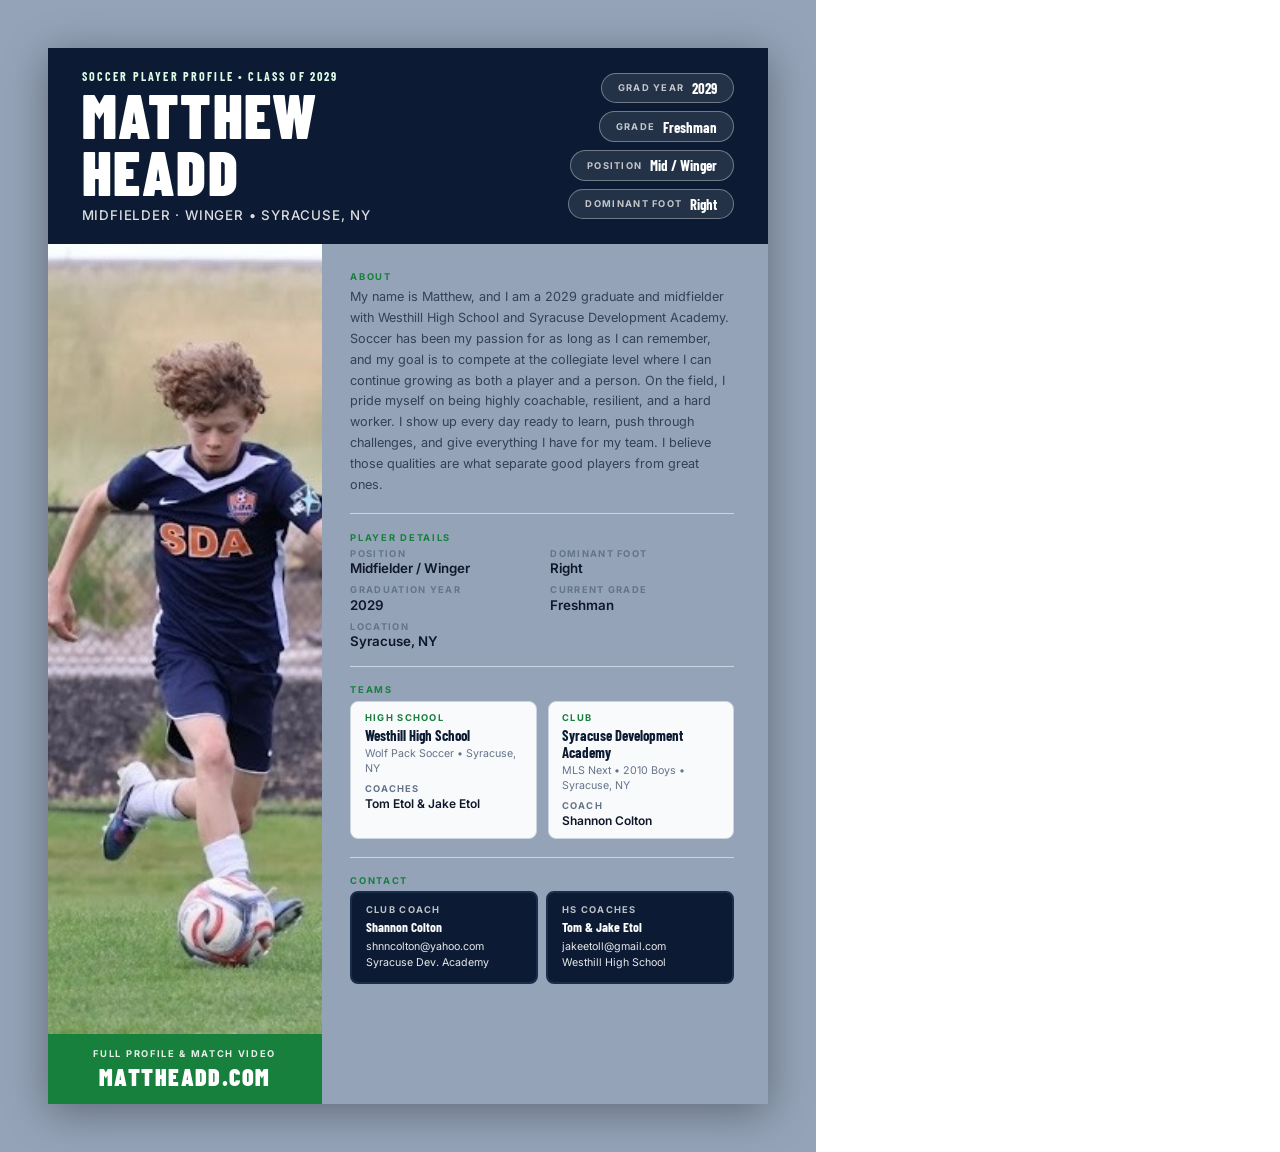
==== player.html @ c14ce46b "remove recruit language" ====
<!DOCTYPE html>
<html lang="en">
<head>
  <meta charset="UTF-8" />
  <meta name="viewport" content="width=device-width, initial-scale=1.0" />
  <title>Matthew Headd — Soccer Player Profile</title>
  <link rel="preconnect" href="https://fonts.googleapis.com" />
  <link rel="preconnect" href="https://fonts.gstatic.com" crossorigin />
  <link href="https://fonts.googleapis.com/css2?family=Inter:wght@400;500;600;700&family=Barlow+Condensed:wght@600;700;800;900&display=swap" rel="stylesheet" />
  <style>
    /* -----------------------------------------------------------------------
       Page setup — letter size, no browser margins
    ----------------------------------------------------------------------- */
    @page {
      size: letter portrait;
      margin: 0;
    }

    * { box-sizing: border-box; margin: 0; padding: 0; }

    :root {
      --navy:        #0C1B33;
      --navy-mid:    #1A2E4A;
      --green:       #16803C;
      --green-light: #DCFCE7;
      --white:       #FFFFFF;
      --gray-50:     #F9FAFB;
      --gray-100:    #F1F5F9;
      --gray-300:    #CBD5E1;
      --gray-500:    #64748B;
      --gray-700:    #334155;
      --gray-900:    #0F172A;

      --font-h: 'Barlow Condensed', sans-serif;
      --font-b: 'Inter', sans-serif;

      /* All dimensions in inches so layout is predictable when printing */
      --page-w: 8.5in;
      --page-h: 11in;
      --pad:    0.35in;
    }

    html, body {
      width:  var(--page-w);
      height: var(--page-h);
      font-family: var(--font-b);
      color: var(--gray-900);
      background: var(--white);
      -webkit-print-color-adjust: exact;
      print-color-adjust: exact;
    }

    /* -----------------------------------------------------------------------
       Page wrapper — fixed letter dimensions
    ----------------------------------------------------------------------- */
    .page {
      width:  var(--page-w);
      height: var(--page-h);
      display: flex;
      flex-direction: column;
      overflow: hidden;
    }

    /* -----------------------------------------------------------------------
       Header band
    ----------------------------------------------------------------------- */
    .header {
      background: var(--navy);
      padding: 0.22in var(--pad);
      display: flex;
      align-items: center;
      justify-content: space-between;
      gap: 0.2in;
      flex-shrink: 0;
    }

    .header-left { flex: 1; }

    .header-eyebrow {
      font-family: var(--font-h);
      font-size: 9pt;
      font-weight: 700;
      letter-spacing: 0.18em;
      text-transform: uppercase;
      color: var(--green-light);
      margin-bottom: 3pt;
    }

    .header-name {
      font-family: var(--font-h);
      font-size: 46pt;
      font-weight: 900;
      text-transform: uppercase;
      letter-spacing: 0.02em;
      line-height: 0.92;
      color: var(--white);
    }

    .header-sub {
      font-size: 10pt;
      font-weight: 500;
      color: rgba(255,255,255,0.85);
      margin-top: 5pt;
      letter-spacing: 0.06em;
      text-transform: uppercase;
    }

    /* Stat pills on the right of the header */
    .header-stats {
      display: flex;
      flex-direction: column;
      gap: 6pt;
      align-items: flex-end;
      flex-shrink: 0;
    }

    .stat-pill {
      display: flex;
      align-items: center;
      gap: 6pt;
      background: rgba(255,255,255,0.1);
      border: 1px solid rgba(255,255,255,0.35);
      border-radius: 100pt;
      padding: 4pt 12pt;
    }

    .stat-pill__label {
      font-size: 7pt;
      font-weight: 700;
      letter-spacing: 0.14em;
      text-transform: uppercase;
      color: rgba(255,255,255,0.72);
    }

    .stat-pill__value {
      font-family: var(--font-h);
      font-size: 11pt;
      font-weight: 700;
      color: var(--white);
    }

    /* -----------------------------------------------------------------------
       Body: two-column layout
    ----------------------------------------------------------------------- */
    .body {
      flex: 1;
      display: grid;
      grid-template-columns: 2.85in 1fr;
      min-height: 0;
    }

    /* -----------------------------------------------------------------------
       Left column — photos + website callout
    ----------------------------------------------------------------------- */
    .col-left {
      display: flex;
      flex-direction: column;
      background: var(--gray-100);
      overflow: hidden;
    }

    .photo-main {
      flex: 1;
      overflow: hidden;
      min-height: 0;
    }

    .photo-main img {
      width: 100%;
      height: 100%;
      object-fit: cover;
      object-position: center 20%;
      display: block;
    }

    .website-callout {
      flex-shrink: 0;
      background: var(--green);
      padding: 0.14in var(--pad);
      display: flex;
      flex-direction: column;
      align-items: center;
      gap: 2pt;
    }

    .website-callout__label {
      font-size: 7pt;
      font-weight: 700;
      letter-spacing: 0.18em;
      text-transform: uppercase;
      color: rgba(255,255,255,0.88);
    }

    .website-callout__domain {
      font-family: var(--font-h);
      font-size: 18pt;
      font-weight: 900;
      text-transform: uppercase;
      letter-spacing: 0.06em;
      color: var(--white);
    }

    /* -----------------------------------------------------------------------
       Right column — all text content
    ----------------------------------------------------------------------- */
    .col-right {
      padding: 0.28in var(--pad) 0.22in 0.3in;
      display: flex;
      flex-direction: column;
      gap: 0.18in;
      overflow: hidden;
    }

    /* Section label */
    .section-label {
      font-size: 7pt;
      font-weight: 700;
      letter-spacing: 0.18em;
      text-transform: uppercase;
      color: var(--green);
      margin-bottom: 4pt;
    }

    /* Bio */
    .bio-text {
      font-size: 9.5pt;
      line-height: 1.65;
      color: var(--gray-700);
    }

    /* Divider */
    .divider {
      height: 1px;
      background: var(--gray-300);
      flex-shrink: 0;
    }

    /* Player details grid */
    .details-grid {
      display: grid;
      grid-template-columns: repeat(2, 1fr);
      gap: 6pt 12pt;
    }

    .detail-item { display: flex; flex-direction: column; gap: 1pt; }

    .detail-item__label {
      font-size: 7pt;
      font-weight: 700;
      letter-spacing: 0.14em;
      text-transform: uppercase;
      color: var(--gray-500);
    }

    .detail-item__value {
      font-size: 10pt;
      font-weight: 600;
      color: var(--gray-900);
    }

    /* Teams */
    .teams-row {
      display: grid;
      grid-template-columns: repeat(2, 1fr);
      gap: 8pt;
    }

    .team-block {
      background: var(--gray-50);
      border: 1pt solid var(--gray-300);
      border-radius: 6pt;
      padding: 8pt 10pt;
    }

    .team-block__type {
      font-size: 7pt;
      font-weight: 700;
      letter-spacing: 0.14em;
      text-transform: uppercase;
      color: var(--green);
      margin-bottom: 3pt;
    }

    .team-block__name {
      font-family: var(--font-h);
      font-size: 11pt;
      font-weight: 700;
      color: var(--navy);
      line-height: 1.15;
      margin-bottom: 2pt;
    }

    .team-block__detail {
      font-size: 8pt;
      color: var(--gray-500);
      line-height: 1.4;
    }

    .team-block__coach-label {
      font-size: 7pt;
      font-weight: 700;
      letter-spacing: 0.12em;
      text-transform: uppercase;
      color: var(--gray-500);
      margin-top: 5pt;
      margin-bottom: 1pt;
    }

    .team-block__coach {
      font-size: 9pt;
      font-weight: 600;
      color: var(--gray-900);
    }

    /* Contact */
    .contact-row {
      display: grid;
      grid-template-columns: repeat(2, minmax(0, 1fr));
      gap: 6pt;
    }

    .contact-block {
      background: var(--navy);
      border: 1.5pt solid var(--navy-mid);
      border-radius: 6pt;
      padding: 8pt 10pt;
      min-width: 0;
    }

    .contact-block__label {
      font-size: 7pt;
      font-weight: 700;
      letter-spacing: 0.14em;
      text-transform: uppercase;
      color: rgba(255,255,255,0.72);
      margin-bottom: 3pt;
    }

    .contact-block__name {
      font-family: var(--font-h);
      font-size: 10pt;
      font-weight: 700;
      color: var(--white);
      line-height: 1.2;
      margin-bottom: 3pt;
    }

    .contact-block__value {
      font-size: 8pt;
      color: rgba(255,255,255,0.9);
      line-height: 1.55;
      overflow-wrap: break-word;
      word-break: break-word;
    }

    /* -----------------------------------------------------------------------
       Print overrides
    ----------------------------------------------------------------------- */
    @media print {
      html, body {
        width:  var(--page-w);
        height: var(--page-h);
      }

      .page {
        width:  var(--page-w);
        height: var(--page-h);
      }

      a { text-decoration: none; color: inherit; }

      /* B&W fallbacks: ensure all white text on dark backgrounds stays fully
         opaque so it isn't lost when the printer desaturates colors.        */
      .stat-pill__label,
      .contact-block__label { color: rgba(255,255,255,0.88) !important; }

      .header-sub { color: rgba(255,255,255,0.9) !important; }

      /* Give contact blocks a solid outline so they read as distinct boxes
         even if the navy background prints lighter on some B&W printers.   */
      .contact-block { border: 1.5pt solid #000 !important; }

      /* Give the website callout bar a top border for structural clarity.  */
      .website-callout { border-top: 3pt solid #000; }
    }

    /* -----------------------------------------------------------------------
       Screen preview — center the page on a gray background
    ----------------------------------------------------------------------- */
    @media screen {
      body {
        background: #94a3b8;
        display: flex;
        align-items: flex-start;
        justify-content: center;
        padding: 0.5in;
        min-height: 100vh;
        height: auto;
        width: auto;
      }

      .page {
        box-shadow: 0 8px 40px rgba(0,0,0,0.35);
      }
    }
  </style>
</head>
<body>
<div class="page">

  <!-- Header -->
  <header class="header">
    <div class="header-left">
      <p class="header-eyebrow">Soccer Player Profile &bull; Class of 2029</p>
      <h1 class="header-name">Matthew<br>Headd</h1>
      <p class="header-sub">Midfielder &middot; Winger &bull; Syracuse, NY</p>
    </div>
    <div class="header-stats">
      <div class="stat-pill">
        <span class="stat-pill__label">Grad Year</span>
        <span class="stat-pill__value">2029</span>
      </div>
      <div class="stat-pill">
        <span class="stat-pill__label">Grade</span>
        <span class="stat-pill__value">Freshman</span>
      </div>
      <div class="stat-pill">
        <span class="stat-pill__label">Position</span>
        <span class="stat-pill__value">Mid / Winger</span>
      </div>
      <div class="stat-pill">
        <span class="stat-pill__label">Dominant Foot</span>
        <span class="stat-pill__value">Right</span>
      </div>
    </div>
  </header>

  <!-- Body -->
  <div class="body">

    <!-- Left: photos + website -->
    <div class="col-left">
      <div class="photo-main">
        <img src="images/IMG_6256.jpeg" alt="Matthew Headd in match action" />
      </div>
      <div class="website-callout">
        <span class="website-callout__label">Full Profile &amp; Match Video</span>
        <span class="website-callout__domain">mattheadd.com</span>
      </div>
    </div>

    <!-- Right: all text -->
    <div class="col-right">

      <!-- Bio -->
      <div>
        <p class="section-label">About</p>
        <p class="bio-text">
          My name is Matthew, and I am a 2029 graduate and midfielder with Westhill High School
          and Syracuse Development Academy. Soccer has been my passion for as long as I can remember,
          and my goal is to compete at the collegiate level where I can continue growing as both a
          player and a person. On the field, I pride myself on being highly coachable, resilient,
          and a hard worker. I show up every day ready to learn, push through challenges, and give
          everything I have for my team. I believe those qualities are what separate good players
          from great ones.
        </p>
      </div>

      <div class="divider"></div>

      <!-- Player details -->
      <div>
        <p class="section-label">Player Details</p>
        <div class="details-grid">
          <div class="detail-item">
            <span class="detail-item__label">Position</span>
            <span class="detail-item__value">Midfielder / Winger</span>
          </div>
          <div class="detail-item">
            <span class="detail-item__label">Dominant Foot</span>
            <span class="detail-item__value">Right</span>
          </div>
          <div class="detail-item">
            <span class="detail-item__label">Graduation Year</span>
            <span class="detail-item__value">2029</span>
          </div>
          <div class="detail-item">
            <span class="detail-item__label">Current Grade</span>
            <span class="detail-item__value">Freshman</span>
          </div>
          <div class="detail-item">
            <span class="detail-item__label">Location</span>
            <span class="detail-item__value">Syracuse, NY</span>
          </div>
        </div>
      </div>

      <div class="divider"></div>

      <!-- Teams -->
      <div>
        <p class="section-label">Teams</p>
        <div class="teams-row">
          <div class="team-block">
            <p class="team-block__type">High School</p>
            <p class="team-block__name">Westhill High School</p>
            <p class="team-block__detail">Wolf Pack Soccer &bull; Syracuse, NY</p>
            <p class="team-block__coach-label">Coaches</p>
            <p class="team-block__coach">Tom Etol &amp; Jake Etol</p>
          </div>
          <div class="team-block">
            <p class="team-block__type">Club</p>
            <p class="team-block__name">Syracuse Development Academy</p>
            <p class="team-block__detail">MLS Next &bull; 2010 Boys &bull; Syracuse, NY</p>
            <p class="team-block__coach-label">Coach</p>
            <p class="team-block__coach">Shannon Colton</p>
          </div>
        </div>
      </div>

      <div class="divider"></div>

      <!-- Contact -->
      <div>
        <p class="section-label">Contact</p>
        <div class="contact-row">
          <div class="contact-block">
            <p class="contact-block__label">Club Coach</p>
            <p class="contact-block__name">Shannon Colton</p>
            <p class="contact-block__value">shnncolton@yahoo.com<br>Syracuse Dev. Academy</p>
          </div>
          <div class="contact-block">
            <p class="contact-block__label">HS Coaches</p>
            <p class="contact-block__name">Tom &amp; Jake Etol</p>
            <p class="contact-block__value">jakeetoll@gmail.com<br>Westhill High School</p>
          </div>
        </div>
      </div>

    </div><!-- /col-right -->
  </div><!-- /body -->

</div><!-- /page -->
</body>
</html>
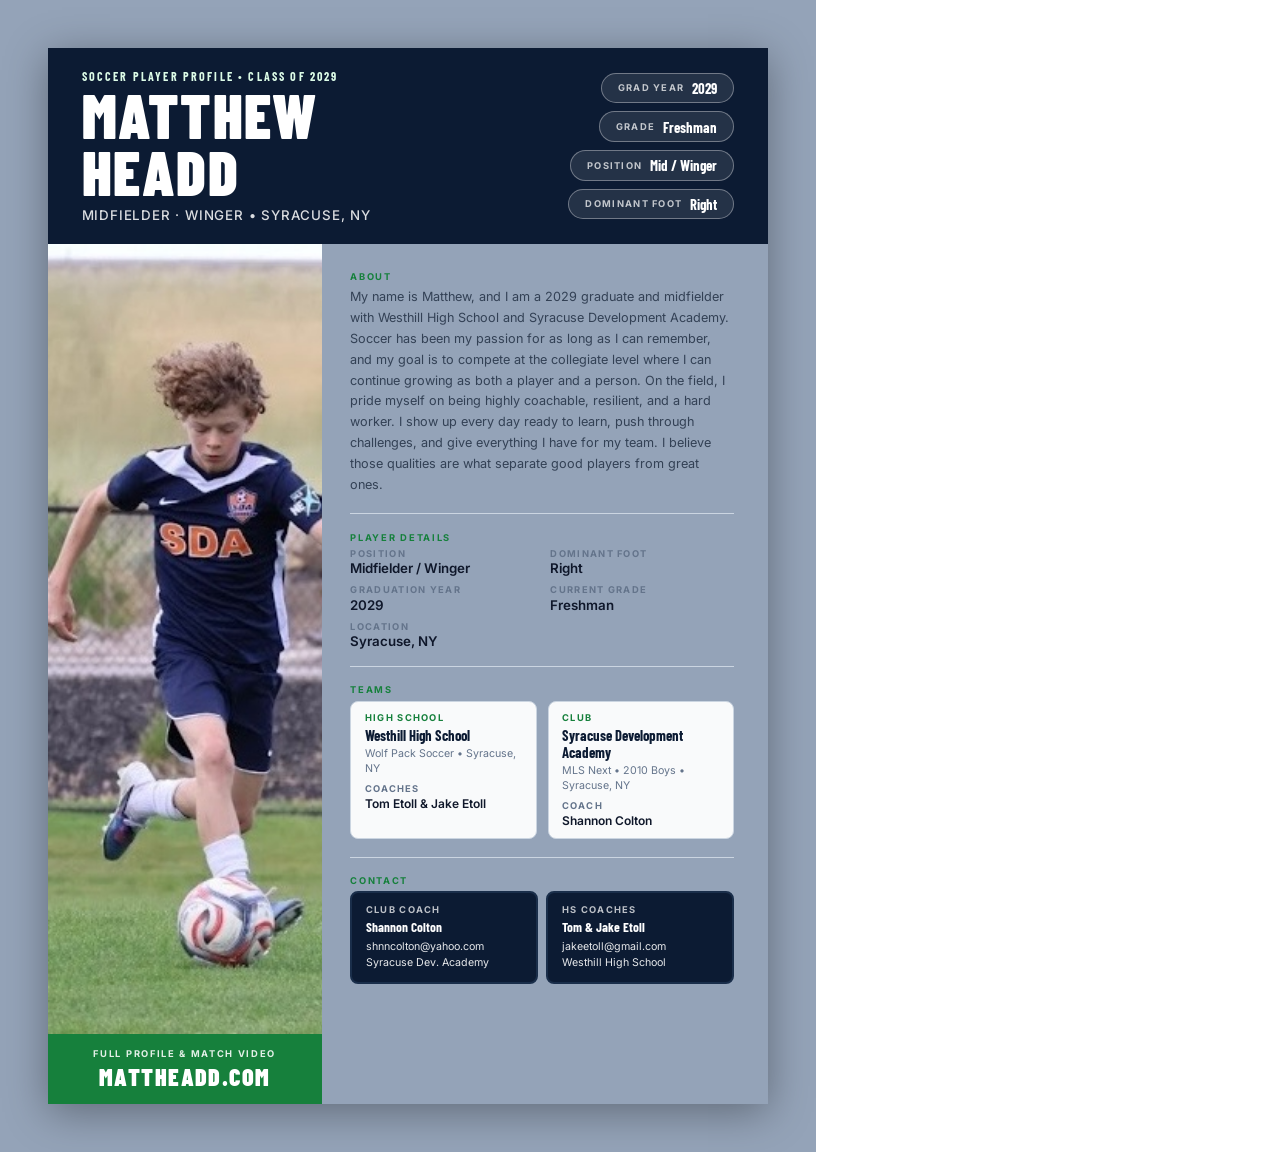
==== commit 7f221096: "Name spelling" ====
--- a/player.html
+++ b/player.html
@@ -506,7 +506,7 @@
             <p class="team-block__name">Westhill High School</p>
             <p class="team-block__detail">Wolf Pack Soccer &bull; Syracuse, NY</p>
             <p class="team-block__coach-label">Coaches</p>
-            <p class="team-block__coach">Tom Etol &amp; Jake Etol</p>
+            <p class="team-block__coach">Tom Etoll &amp; Jake Etoll</p>
           </div>
           <div class="team-block">
             <p class="team-block__type">Club</p>
@@ -531,7 +531,7 @@
           </div>
           <div class="contact-block">
             <p class="contact-block__label">HS Coaches</p>
-            <p class="contact-block__name">Tom &amp; Jake Etol</p>
+            <p class="contact-block__name">Tom &amp; Jake Etoll</p>
             <p class="contact-block__value">jakeetoll@gmail.com<br>Westhill High School</p>
           </div>
         </div>
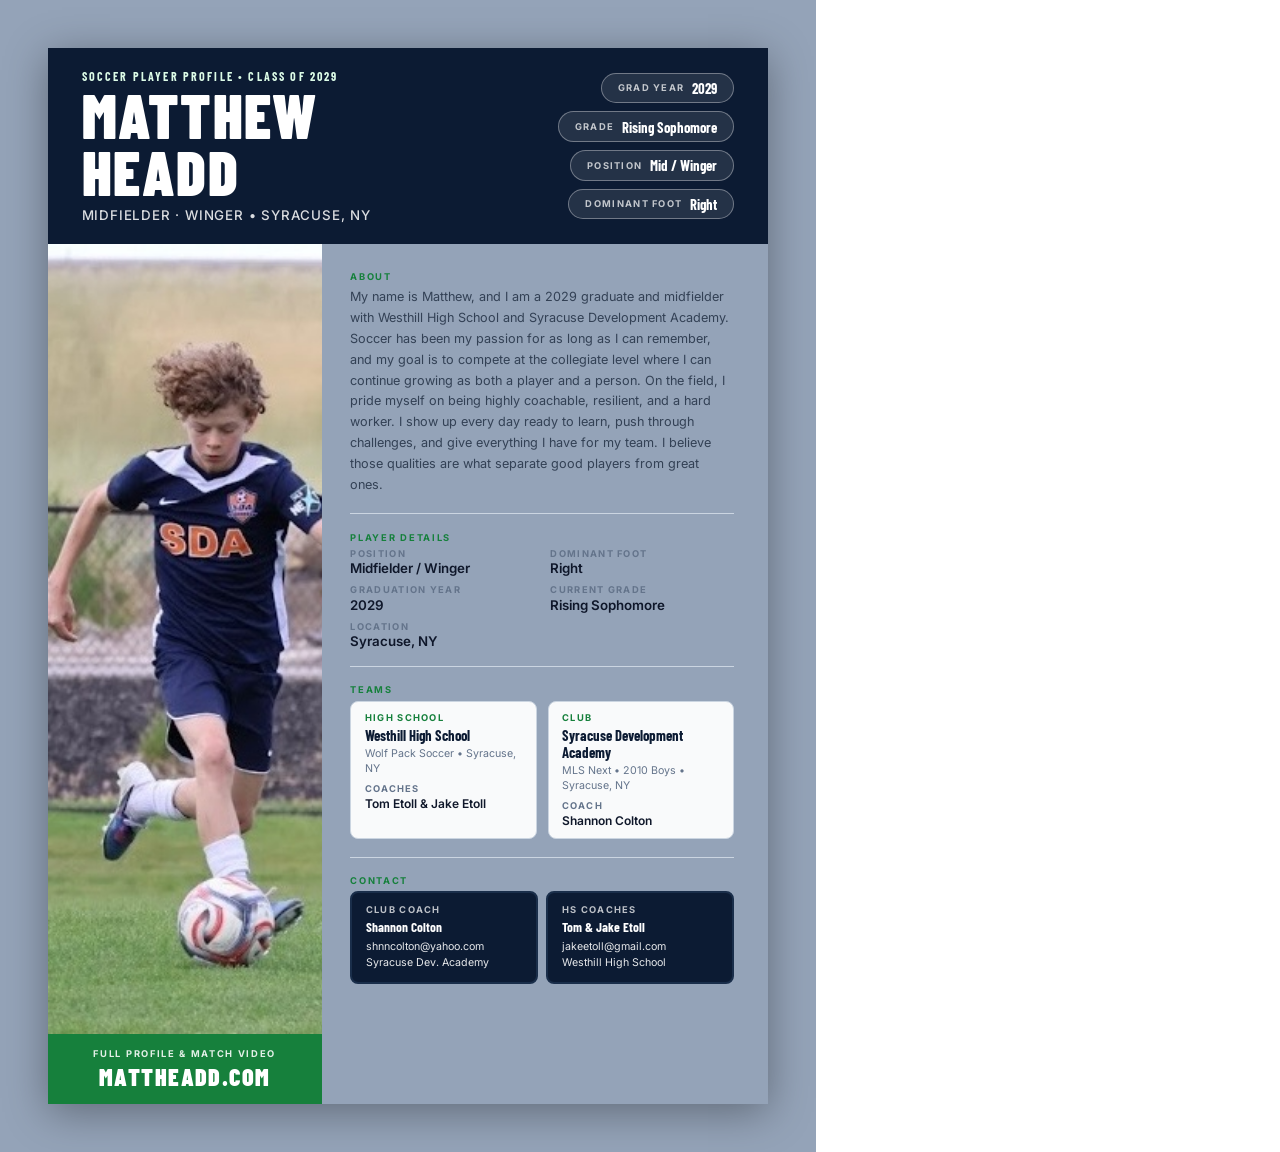
==== commit 29f36ac4: "Update grade" ====
--- a/player.html
+++ b/player.html
@@ -4,6 +4,7 @@
   <meta charset="UTF-8" />
   <meta name="viewport" content="width=device-width, initial-scale=1.0" />
   <title>Matthew Headd — Soccer Player Profile</title>
+  <link rel="icon" type="image/svg+xml" href="favicon.svg" />
   <link rel="preconnect" href="https://fonts.googleapis.com" />
   <link rel="preconnect" href="https://fonts.gstatic.com" crossorigin />
   <link href="https://fonts.googleapis.com/css2?family=Inter:wght@400;500;600;700&family=Barlow+Condensed:wght@600;700;800;900&display=swap" rel="stylesheet" />
@@ -422,7 +423,7 @@
       </div>
       <div class="stat-pill">
         <span class="stat-pill__label">Grade</span>
-        <span class="stat-pill__value">Freshman</span>
+        <span class="stat-pill__value">Rising Sophomore</span>
       </div>
       <div class="stat-pill">
         <span class="stat-pill__label">Position</span>
@@ -486,7 +487,7 @@
           </div>
           <div class="detail-item">
             <span class="detail-item__label">Current Grade</span>
-            <span class="detail-item__value">Freshman</span>
+            <span class="detail-item__value">Rising Sophomore</span>
           </div>
           <div class="detail-item">
             <span class="detail-item__label">Location</span>
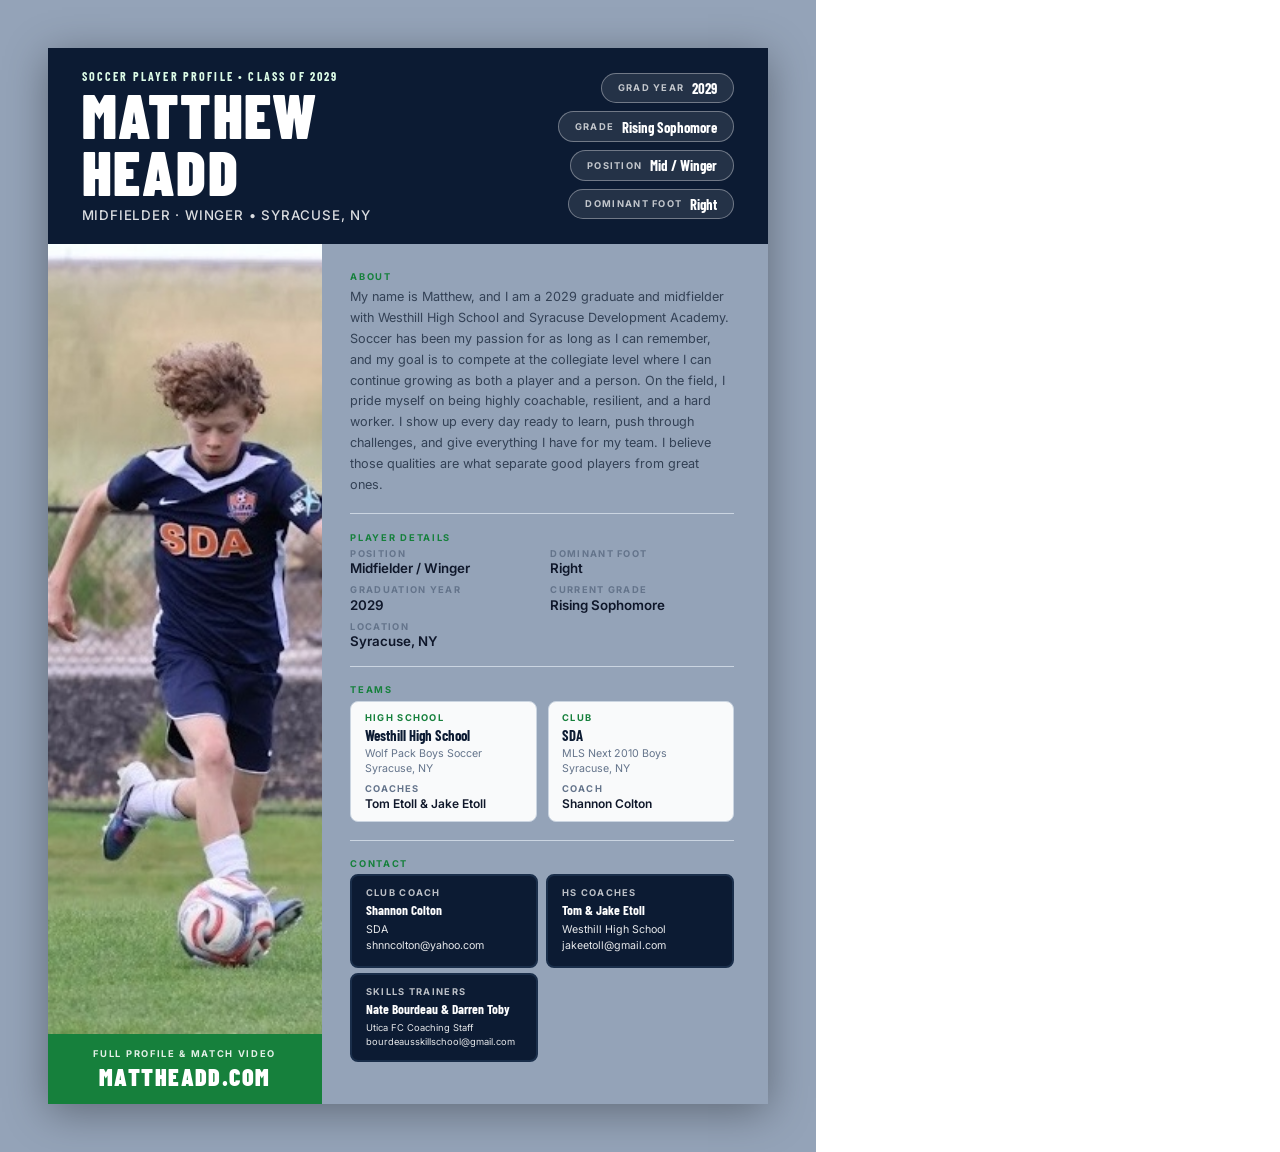
==== commit 1ffb97ef: "Add skills trainier info" ====
--- a/player.html
+++ b/player.html
@@ -505,14 +505,14 @@
           <div class="team-block">
             <p class="team-block__type">High School</p>
             <p class="team-block__name">Westhill High School</p>
-            <p class="team-block__detail">Wolf Pack Soccer &bull; Syracuse, NY</p>
+            <p class="team-block__detail">Wolf Pack Boys Soccer<br/> Syracuse, NY</p>
             <p class="team-block__coach-label">Coaches</p>
             <p class="team-block__coach">Tom Etoll &amp; Jake Etoll</p>
           </div>
           <div class="team-block">
             <p class="team-block__type">Club</p>
-            <p class="team-block__name">Syracuse Development Academy</p>
-            <p class="team-block__detail">MLS Next &bull; 2010 Boys &bull; Syracuse, NY</p>
+            <p class="team-block__name">SDA</p>
+            <p class="team-block__detail">MLS Next 2010 Boys <br/> Syracuse, NY</p>
             <p class="team-block__coach-label">Coach</p>
             <p class="team-block__coach">Shannon Colton</p>
           </div>
@@ -528,12 +528,20 @@
           <div class="contact-block">
             <p class="contact-block__label">Club Coach</p>
             <p class="contact-block__name">Shannon Colton</p>
-            <p class="contact-block__value">shnncolton@yahoo.com<br>Syracuse Dev. Academy</p>
+            <p class="contact-block__value">SDA<br/>shnncolton@yahoo.com</p>
           </div>
           <div class="contact-block">
             <p class="contact-block__label">HS Coaches</p>
             <p class="contact-block__name">Tom &amp; Jake Etoll</p>
-            <p class="contact-block__value">jakeetoll@gmail.com<br>Westhill High School</p>
+            <p class="contact-block__value">Westhill High School<br>jakeetoll@gmail.com</p>
+          </div>
+        </div>
+        <p class="section-label"></p>
+        <div class="contact-row">
+                    <div class="contact-block">
+            <p class="contact-block__label">Skills Trainers</p>
+            <p class="contact-block__name">Nate Bourdeau &amp; Darren Toby</p>
+            <p class="contact-block__value" style="font-size: 7pt;">Utica FC Coaching Staff<br/>bourdeausskillschool@gmail.com</p>
           </div>
         </div>
       </div>
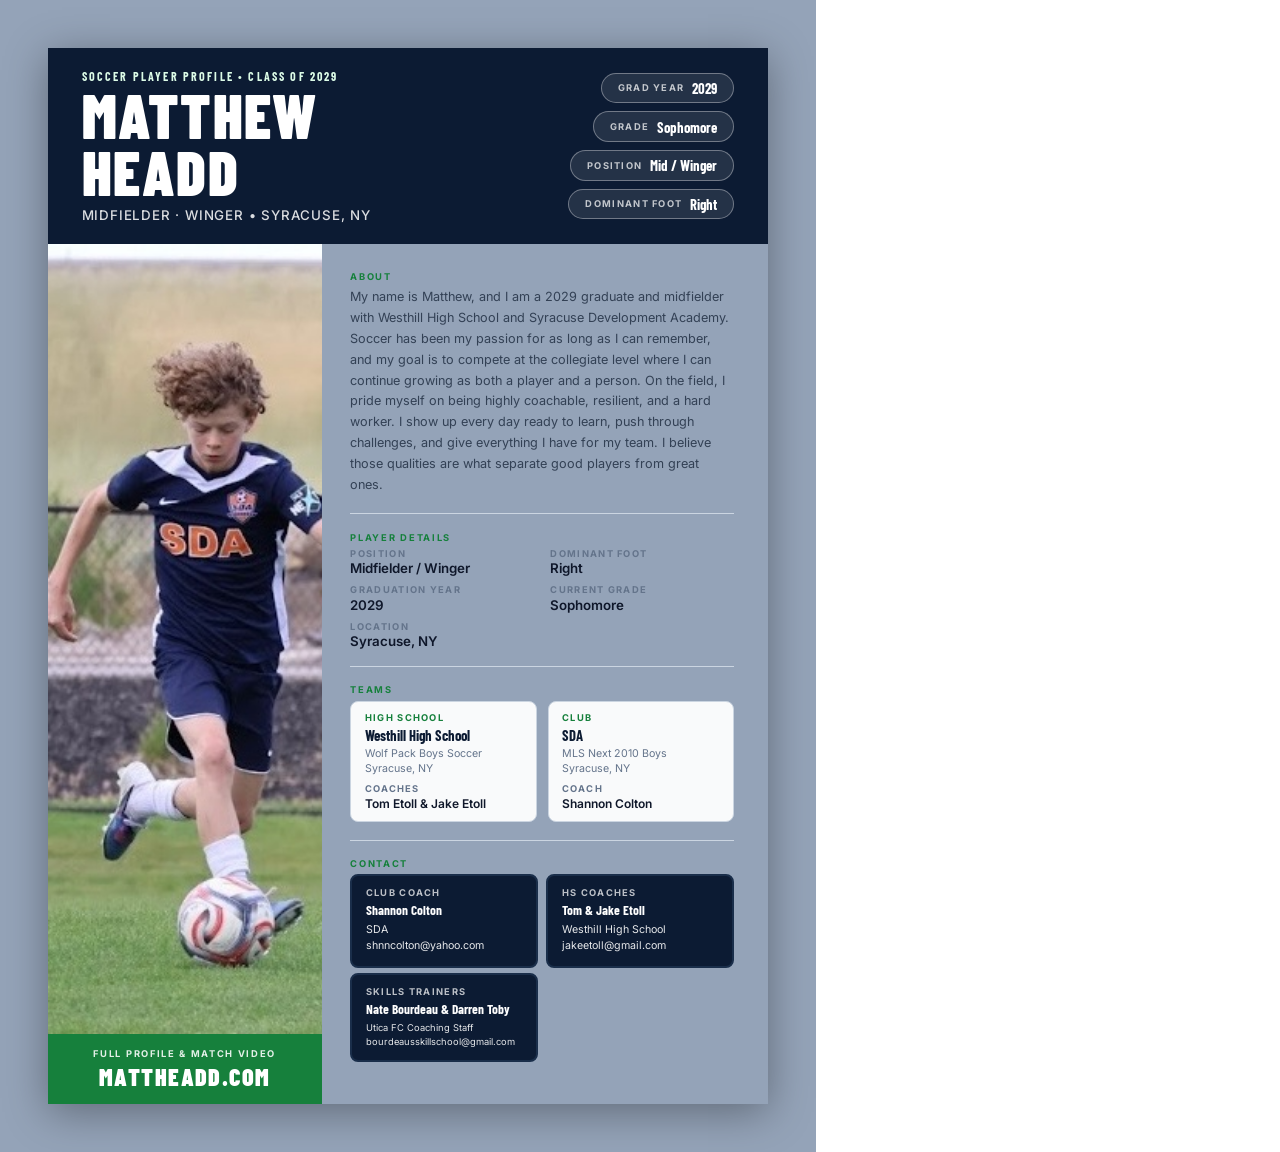
==== commit b1381266: "Update for sophmore year" ====
--- a/player.html
+++ b/player.html
@@ -423,7 +423,7 @@
       </div>
       <div class="stat-pill">
         <span class="stat-pill__label">Grade</span>
-        <span class="stat-pill__value">Rising Sophomore</span>
+        <span class="stat-pill__value"> Sophomore</span>
       </div>
       <div class="stat-pill">
         <span class="stat-pill__label">Position</span>
@@ -487,7 +487,7 @@
           </div>
           <div class="detail-item">
             <span class="detail-item__label">Current Grade</span>
-            <span class="detail-item__value">Rising Sophomore</span>
+            <span class="detail-item__value"> Sophomore</span>
           </div>
           <div class="detail-item">
             <span class="detail-item__label">Location</span>
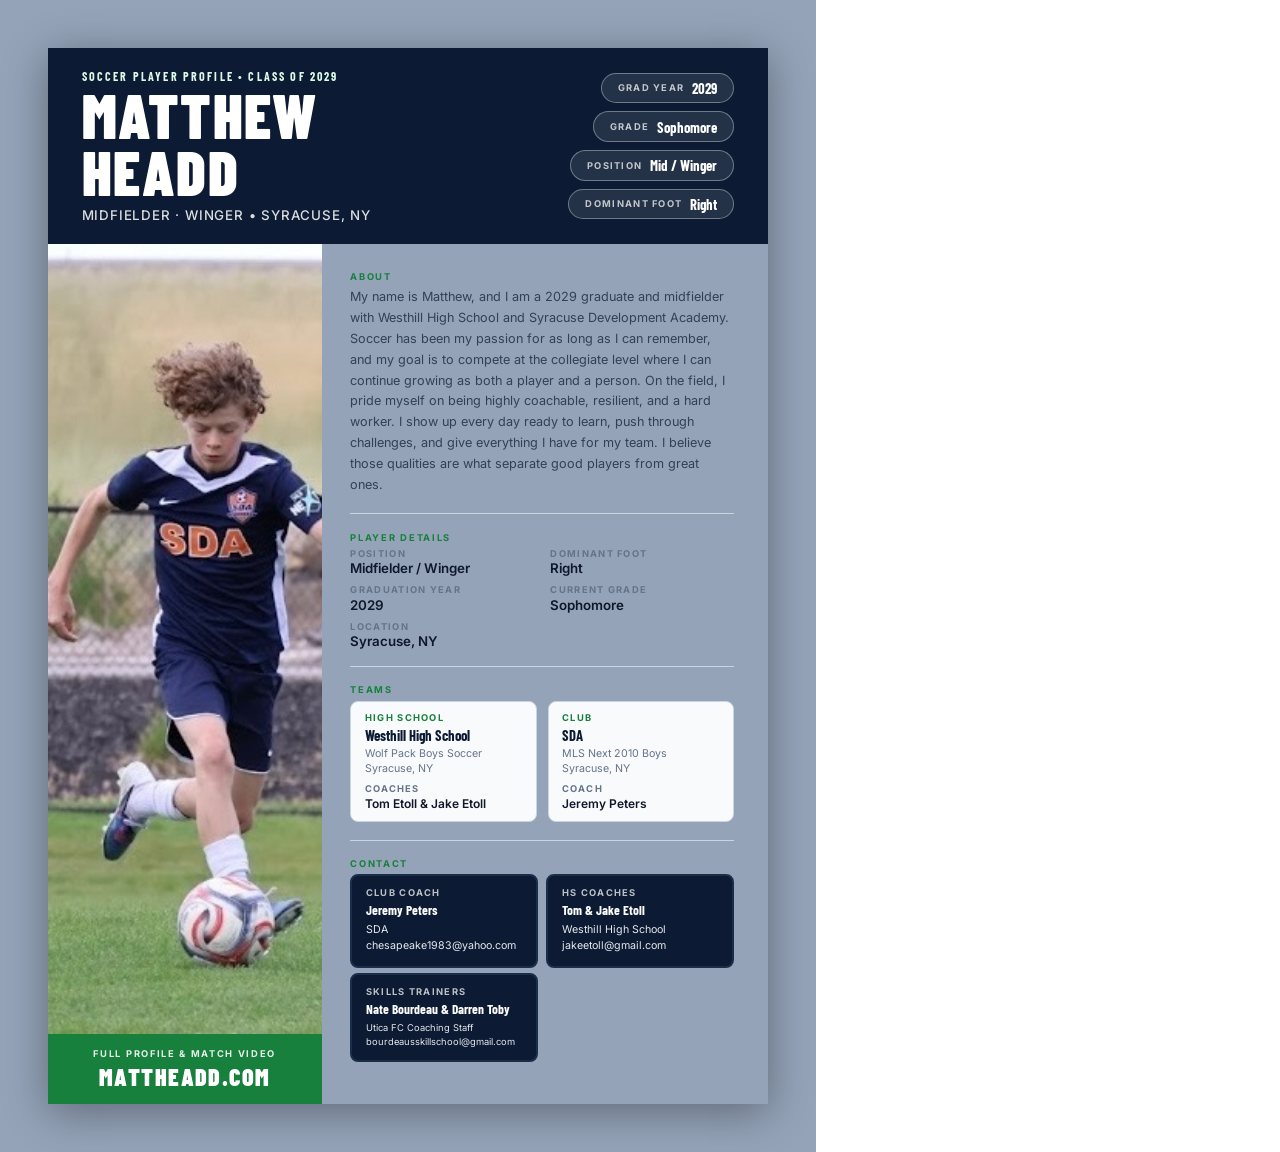
==== commit 6fe92c14: "Add Defense / Slide Tackle clip and update club coach contact - Add Defense_Slide_Tackle.mp4 skill c" ====
--- a/player.html
+++ b/player.html
@@ -514,7 +514,7 @@
             <p class="team-block__name">SDA</p>
             <p class="team-block__detail">MLS Next 2010 Boys <br/> Syracuse, NY</p>
             <p class="team-block__coach-label">Coach</p>
-            <p class="team-block__coach">Shannon Colton</p>
+            <p class="team-block__coach">Jeremy Peters</p>
           </div>
         </div>
       </div>
@@ -527,8 +527,8 @@
         <div class="contact-row">
           <div class="contact-block">
             <p class="contact-block__label">Club Coach</p>
-            <p class="contact-block__name">Shannon Colton</p>
-            <p class="contact-block__value">SDA<br/>shnncolton@yahoo.com</p>
+            <p class="contact-block__name">Jeremy Peters</p>
+            <p class="contact-block__value">SDA<br/>chesapeake1983@yahoo.com</p>
           </div>
           <div class="contact-block">
             <p class="contact-block__label">HS Coaches</p>
